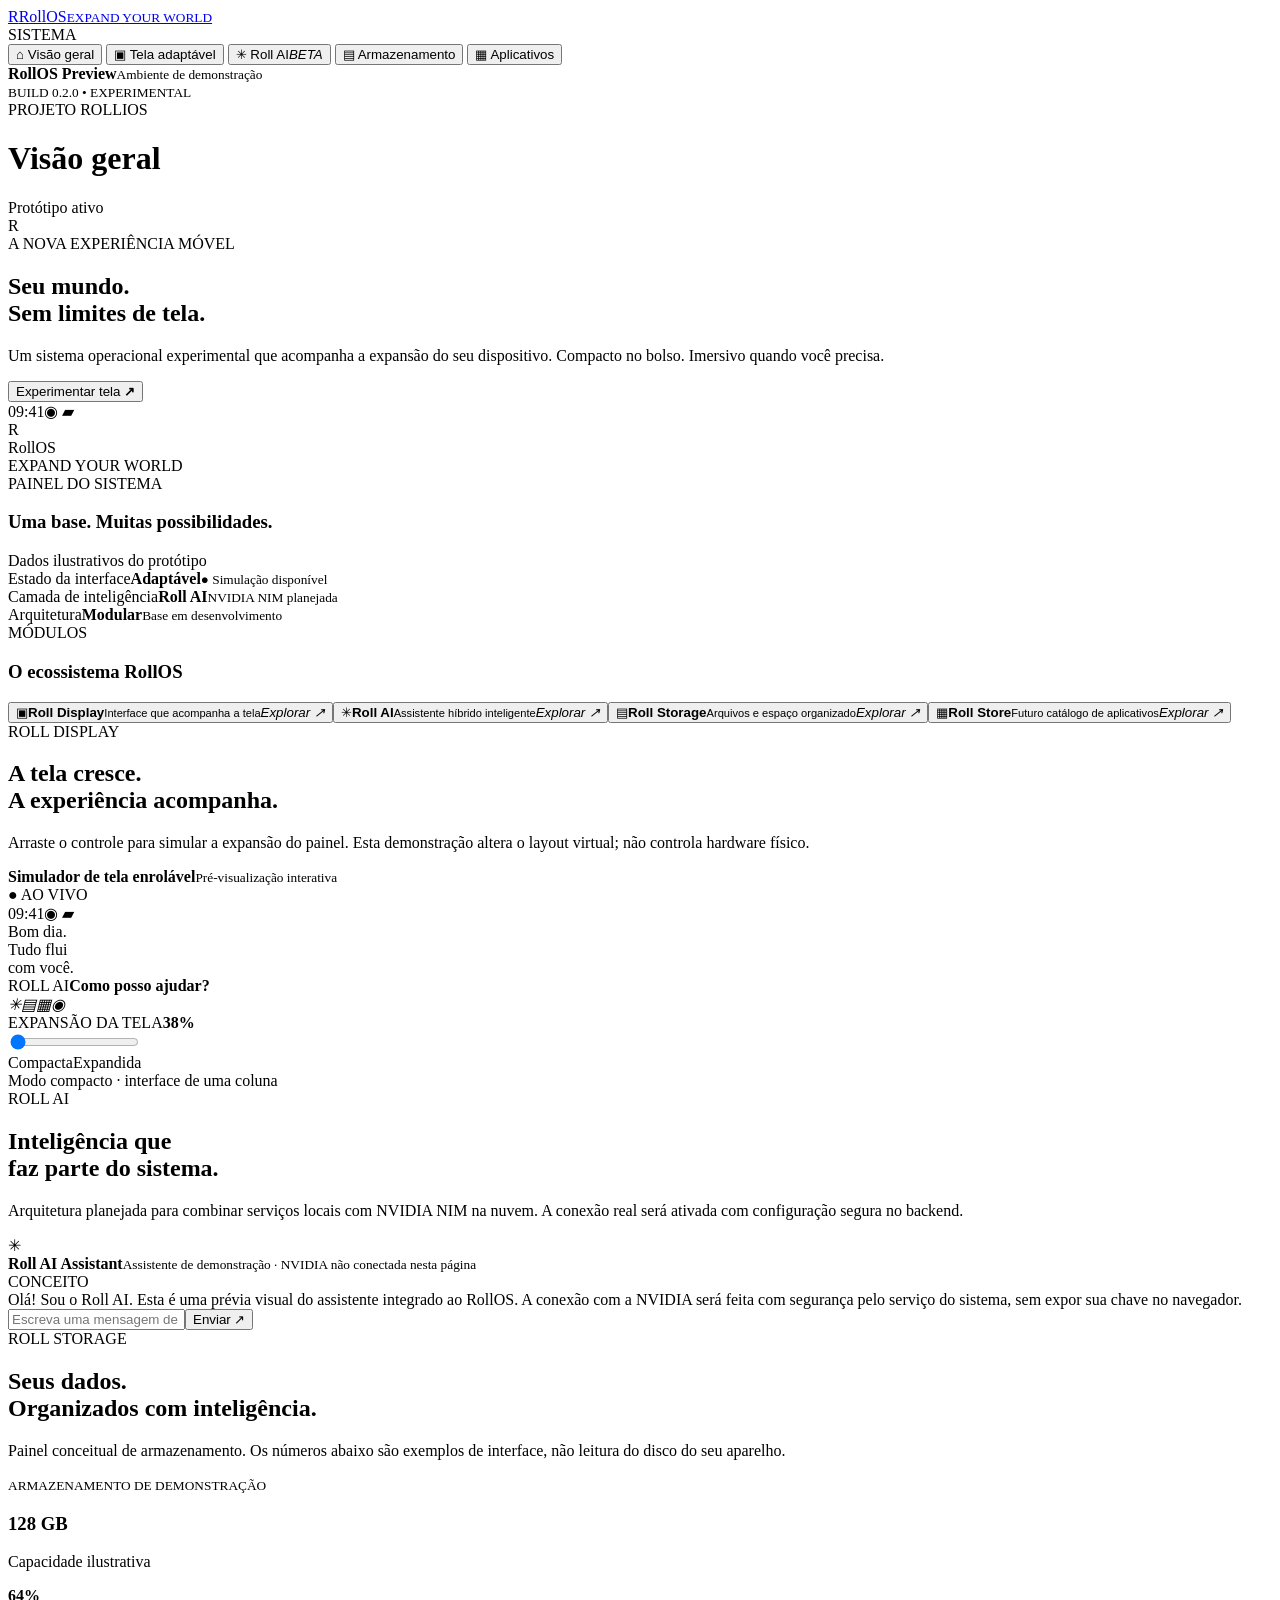
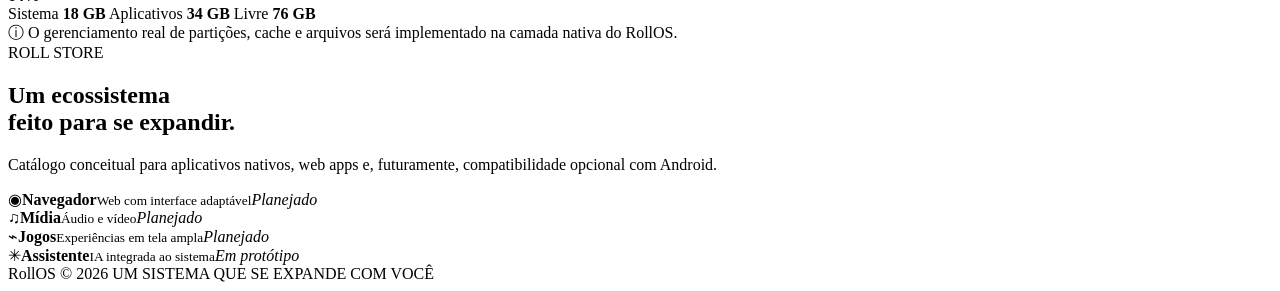
==== index.html @ c49d62f9 "Cria preview web responsivo do RollOS" ====
<!doctype html>
<html lang="pt-BR">
<head>
  <meta charset="utf-8"><meta name="viewport" content="width=device-width,initial-scale=1">
  <meta name="theme-color" content="#090e1b"><meta name="description" content="RollOS — sistema experimental para dispositivos com tela enrolável e IA integrada">
  <title>RollOS — Sistema que se expande</title><link rel="stylesheet" href="web/styles.css">
</head>
<body>
  <div class="app-shell">
    <aside class="sidebar">
      <a class="brand" href="#"><span class="brand-mark">R</span><span>Roll<span class="mint">OS</span><small>EXPAND YOUR WORLD</small></span></a>
      <div class="nav-label">SISTEMA</div>
      <button class="nav active" data-target="home">⌂ <span>Visão geral</span></button>
      <button class="nav" data-target="display">▣ <span>Tela adaptável</span></button>
      <button class="nav" data-target="ai">✳ <span>Roll AI</span><i class="tag">BETA</i></button>
      <button class="nav" data-target="storage">▤ <span>Armazenamento</span></button>
      <button class="nav" data-target="apps">▦ <span>Aplicativos</span></button>
      <div class="sidebar-bottom"><div class="device"><span class="pulse"></span><div><b>RollOS Preview</b><small>Ambiente de demonstração</small></div></div><small class="version">BUILD 0.2.0 • EXPERIMENTAL</small></div>
    </aside>
    <main class="main">
      <header class="topbar"><div><span class="eyebrow">PROJETO ROLLIOS</span><h1 id="page-title">Visão geral</h1></div><div class="top-right"><span class="status"><i></i> Protótipo ativo</span><div class="avatar">R</div></div></header>
      <section class="view active" id="home">
        <div class="hero"><div class="hero-copy"><span class="eyebrow mint">A NOVA EXPERIÊNCIA MÓVEL</span><h2>Seu mundo.<br><span>Sem limites de tela.</span></h2><p>Um sistema operacional experimental que acompanha a expansão do seu dispositivo. Compacto no bolso. Imersivo quando você precisa.</p><button class="primary" data-open="display">Experimentar tela <b>↗</b></button></div><div class="phone-stage"><div class="glow"></div><div class="phone"><div class="screen"><div class="screen-top"><span>09:41</span><span>◉  ▰</span></div><div class="screen-logo">R</div><div class="screen-word">RollOS</div><div class="screen-caption">EXPAND YOUR WORLD</div><div class="screen-dots"><i></i><i></i><i></i></div></div></div><div class="orbit orbit-one"></div><div class="orbit orbit-two"></div></div></div>
        <div class="section-heading"><div><span class="eyebrow">PAINEL DO SISTEMA</span><h3>Uma base. Muitas possibilidades.</h3></div><span class="muted">Dados ilustrativos do protótipo</span></div>
        <div class="metrics"><article class="metric"><span>Estado da interface</span><b class="metric-value">Adaptável</b><small class="good">● Simulação disponível</small></article><article class="metric"><span>Camada de inteligência</span><b class="metric-value">Roll AI</b><small class="muted">NVIDIA NIM planejada</small></article><article class="metric"><span>Arquitetura</span><b class="metric-value">Modular</b><small class="muted">Base em desenvolvimento</small></article></div>
        <div class="section-heading"><div><span class="eyebrow">MÓDULOS</span><h3>O ecossistema RollOS</h3></div></div>
        <div class="module-grid"><button class="module" data-open="display"><span>▣</span><b>Roll Display</b><small>Interface que acompanha a tela</small><em>Explorar ↗</em></button><button class="module" data-open="ai"><span>✳</span><b>Roll AI</b><small>Assistente híbrido inteligente</small><em>Explorar ↗</em></button><button class="module" data-open="storage"><span>▤</span><b>Roll Storage</b><small>Arquivos e espaço organizado</small><em>Explorar ↗</em></button><button class="module" data-open="apps"><span>▦</span><b>Roll Store</b><small>Futuro catálogo de aplicativos</small><em>Explorar ↗</em></button></div>
      </section>
      <section class="view" id="display"><div class="intro"><span class="eyebrow mint">ROLL DISPLAY</span><h2>A tela cresce.<br><span>A experiência acompanha.</span></h2><p>Arraste o controle para simular a expansão do painel. Esta demonstração altera o layout virtual; não controla hardware físico.</p></div><div class="display-lab"><div class="lab-head"><div><b>Simulador de tela enrolável</b><small>Pré-visualização interativa</small></div><span class="live-pill">● AO VIVO</span></div><div class="device-wrap"><div class="demo-device" id="demo-device"><div class="demo-screen"><div class="demo-status"><span>09:41</span><span>◉  ▰</span></div><div class="demo-content"><div class="demo-greeting">Bom dia.</div><div class="demo-title">Tudo flui<br>com você.</div><div class="demo-widget"><span>ROLL AI</span><b>Como posso ajudar?</b></div><div class="demo-apps"><i>✳</i><i>▤</i><i>▦</i><i>◉</i></div></div></div></div></div><div class="range-row"><label for="expansion">EXPANSÃO DA TELA</label><b id="expansion-value">38%</b></div><input id="expansion" type="range" min="38" max="100" value="38"><div class="range-labels"><span>Compacta</span><span>Expandida</span></div><div class="mode-note" id="mode-note">Modo compacto · interface de uma coluna</div></div></section>
      <section class="view" id="ai"><div class="intro"><span class="eyebrow mint">ROLL AI</span><h2>Inteligência que<br><span>faz parte do sistema.</span></h2><p>Arquitetura planejada para combinar serviços locais com NVIDIA NIM na nuvem. A conexão real será ativada com configuração segura no backend.</p></div><div class="ai-panel"><div class="ai-head"><div class="ai-icon">✳</div><div><b>Roll AI Assistant</b><small>Assistente de demonstração · NVIDIA não conectada nesta página</small></div><span class="tag">CONCEITO</span></div><div class="chat-area" id="chat-area"><div class="assistant-message">Olá! Sou o Roll AI. Esta é uma prévia visual do assistente integrado ao RollOS. A conexão com a NVIDIA será feita com segurança pelo serviço do sistema, sem expor sua chave no navegador.</div></div><form id="chat-form"><input id="chat-input" placeholder="Escreva uma mensagem de demonstração..." autocomplete="off"><button class="primary">Enviar ↗</button></form></div></section>
      <section class="view" id="storage"><div class="intro"><span class="eyebrow mint">ROLL STORAGE</span><h2>Seus dados.<br><span>Organizados com inteligência.</span></h2><p>Painel conceitual de armazenamento. Os números abaixo são exemplos de interface, não leitura do disco do seu aparelho.</p></div><div class="storage-panel"><div class="storage-total"><div><small>ARMAZENAMENTO DE DEMONSTRAÇÃO</small><h3>128 <span>GB</span></h3><p>Capacidade ilustrativa</p></div><div class="storage-ring"><b>64%</b></div></div><div class="storage-bar"><i></i></div><div class="storage-legend"><span><i class="used"></i> Sistema <b>18 GB</b></span><span><i class="apps-used"></i> Aplicativos <b>34 GB</b></span><span><i class="free"></i> Livre <b>76 GB</b></span></div></div><div class="notice">ⓘ O gerenciamento real de partições, cache e arquivos será implementado na camada nativa do RollOS.</div></section>
      <section class="view" id="apps"><div class="intro"><span class="eyebrow mint">ROLL STORE</span><h2>Um ecossistema<br><span>feito para se expandir.</span></h2><p>Catálogo conceitual para aplicativos nativos, web apps e, futuramente, compatibilidade opcional com Android.</p></div><div class="module-grid app-grid"><article class="module"><span>◉</span><b>Navegador</b><small>Web com interface adaptável</small><em>Planejado</em></article><article class="module"><span>♫</span><b>Mídia</b><small>Áudio e vídeo</small><em>Planejado</em></article><article class="module"><span>⌁</span><b>Jogos</b><small>Experiências em tela ampla</small><em>Planejado</em></article><article class="module"><span>✳</span><b>Assistente</b><small>IA integrada ao sistema</small><em>Em protótipo</em></article></div></section>
      <footer>RollOS © 2026 <span>UM SISTEMA QUE SE EXPANDE COM VOCÊ</span></footer>
    </main>
  </div><script src="web/app.js"></script>
</body></html>
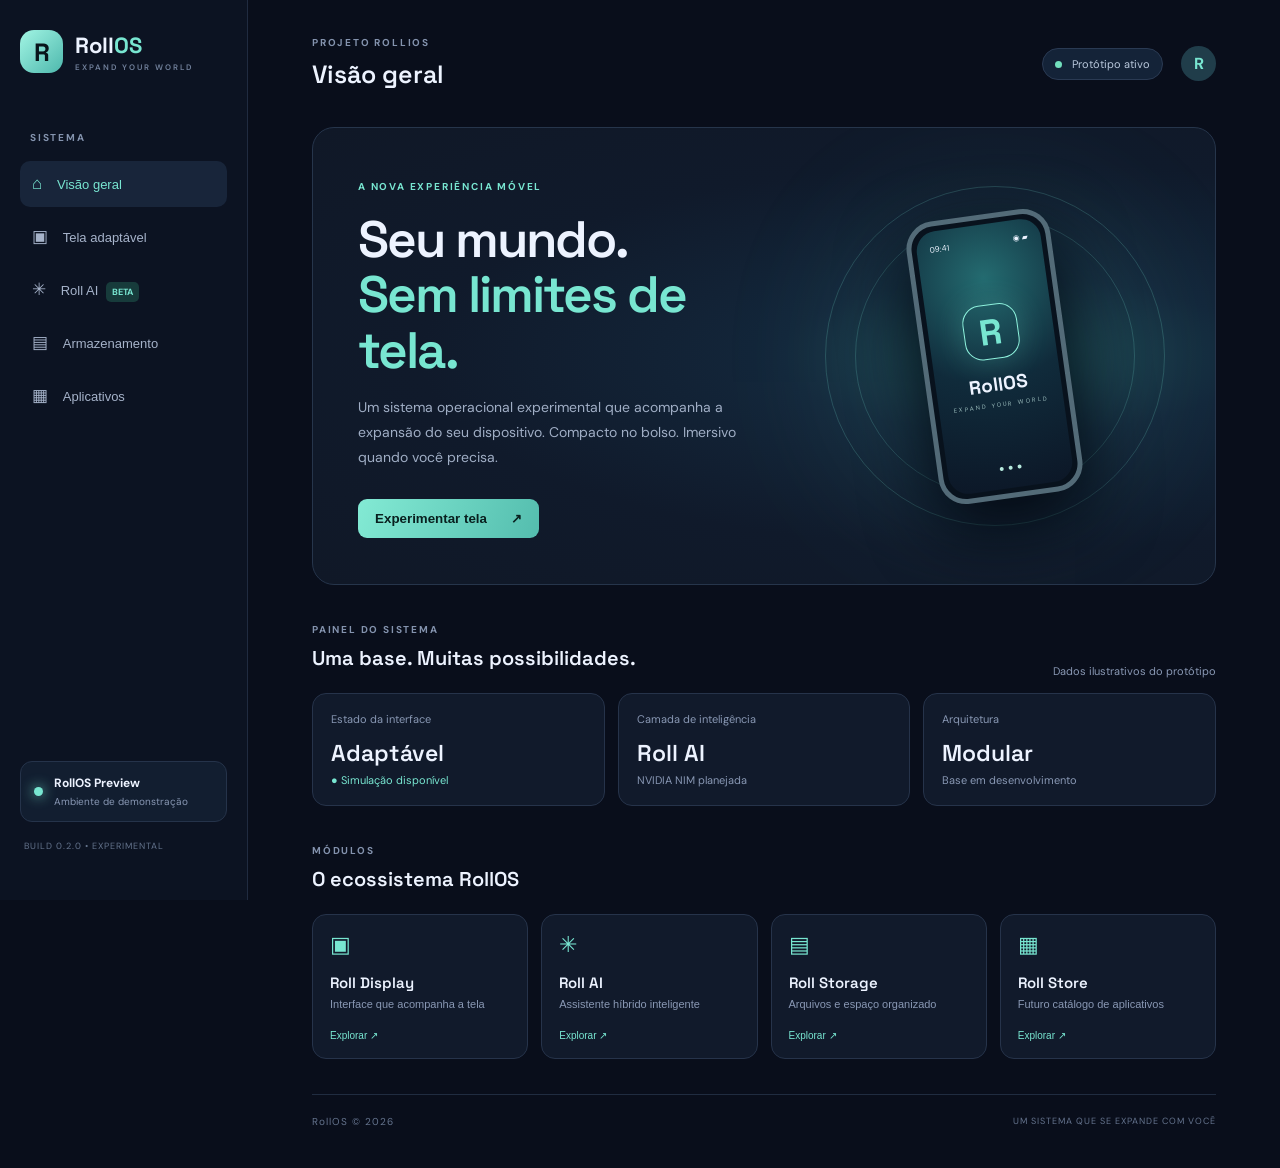
==== commit 7fab0166: "Adiciona interface Jarvis com controles de voz" ====
--- a/index.html
+++ b/index.html
@@ -27,7 +27,7 @@
         <div class="module-grid"><button class="module" data-open="display"><span>▣</span><b>Roll Display</b><small>Interface que acompanha a tela</small><em>Explorar ↗</em></button><button class="module" data-open="ai"><span>✳</span><b>Roll AI</b><small>Assistente híbrido inteligente</small><em>Explorar ↗</em></button><button class="module" data-open="storage"><span>▤</span><b>Roll Storage</b><small>Arquivos e espaço organizado</small><em>Explorar ↗</em></button><button class="module" data-open="apps"><span>▦</span><b>Roll Store</b><small>Futuro catálogo de aplicativos</small><em>Explorar ↗</em></button></div>
       </section>
       <section class="view" id="display"><div class="intro"><span class="eyebrow mint">ROLL DISPLAY</span><h2>A tela cresce.<br><span>A experiência acompanha.</span></h2><p>Arraste o controle para simular a expansão do painel. Esta demonstração altera o layout virtual; não controla hardware físico.</p></div><div class="display-lab"><div class="lab-head"><div><b>Simulador de tela enrolável</b><small>Pré-visualização interativa</small></div><span class="live-pill">● AO VIVO</span></div><div class="device-wrap"><div class="demo-device" id="demo-device"><div class="demo-screen"><div class="demo-status"><span>09:41</span><span>◉  ▰</span></div><div class="demo-content"><div class="demo-greeting">Bom dia.</div><div class="demo-title">Tudo flui<br>com você.</div><div class="demo-widget"><span>ROLL AI</span><b>Como posso ajudar?</b></div><div class="demo-apps"><i>✳</i><i>▤</i><i>▦</i><i>◉</i></div></div></div></div></div><div class="range-row"><label for="expansion">EXPANSÃO DA TELA</label><b id="expansion-value">38%</b></div><input id="expansion" type="range" min="38" max="100" value="38"><div class="range-labels"><span>Compacta</span><span>Expandida</span></div><div class="mode-note" id="mode-note">Modo compacto · interface de uma coluna</div></div></section>
-      <section class="view" id="ai"><div class="intro"><span class="eyebrow mint">ROLL AI</span><h2>Inteligência que<br><span>faz parte do sistema.</span></h2><p>Arquitetura planejada para combinar serviços locais com NVIDIA NIM na nuvem. A conexão real será ativada com configuração segura no backend.</p></div><div class="ai-panel"><div class="ai-head"><div class="ai-icon">✳</div><div><b>Roll AI Assistant</b><small>Assistente de demonstração · NVIDIA não conectada nesta página</small></div><span class="tag">CONCEITO</span></div><div class="chat-area" id="chat-area"><div class="assistant-message">Olá! Sou o Roll AI. Esta é uma prévia visual do assistente integrado ao RollOS. A conexão com a NVIDIA será feita com segurança pelo serviço do sistema, sem expor sua chave no navegador.</div></div><form id="chat-form"><input id="chat-input" placeholder="Escreva uma mensagem de demonstração..." autocomplete="off"><button class="primary">Enviar ↗</button></form></div></section>
+      <section class="view" id="ai"><div class="intro"><span class="eyebrow mint">ROLL AI</span><h2>Inteligência que<br><span>faz parte do sistema.</span></h2><p>Arquitetura planejada para combinar serviços locais com NVIDIA NIM na nuvem. A conexão real será ativada com configuração segura no backend.</p></div><div class="ai-panel"><div class="ai-head"><div class="ai-icon">✳</div><div><b>Jarvis — Assistente RollOS</b><small>Assistente inteligente · NVIDIA Nemotron</small></div><span class="tag">CONCEITO</span></div><div class="chat-area" id="chat-area"><div class="assistant-message">Olá! Eu sou o Jarvis, seu assistente do RollOS. Você pode conversar comigo digitando ou usando o microfone. A conexão segura com NVIDIA Nemotron é feita pelo servidor.</div></div><div class="voice-controls"><button type="button" id="voice-start" class="voice-button">🎙️ Falar com Jarvis</button><button type="button" id="voice-stop" class="voice-button secondary" disabled>Parar microfone</button><label class="voice-toggle"><input type="checkbox" id="voice-reply" checked> Responder em voz alta</label><span id="voice-status" aria-live="polite">Voz pronta quando o navegador oferecer suporte.</span></div><form id="chat-form"><input id="chat-input" placeholder="Digite uma mensagem para o Jarvis..." autocomplete="off"><button class="primary">Enviar ↗</button></form></div></section>
       <section class="view" id="storage"><div class="intro"><span class="eyebrow mint">ROLL STORAGE</span><h2>Seus dados.<br><span>Organizados com inteligência.</span></h2><p>Painel conceitual de armazenamento. Os números abaixo são exemplos de interface, não leitura do disco do seu aparelho.</p></div><div class="storage-panel"><div class="storage-total"><div><small>ARMAZENAMENTO DE DEMONSTRAÇÃO</small><h3>128 <span>GB</span></h3><p>Capacidade ilustrativa</p></div><div class="storage-ring"><b>64%</b></div></div><div class="storage-bar"><i></i></div><div class="storage-legend"><span><i class="used"></i> Sistema <b>18 GB</b></span><span><i class="apps-used"></i> Aplicativos <b>34 GB</b></span><span><i class="free"></i> Livre <b>76 GB</b></span></div></div><div class="notice">ⓘ O gerenciamento real de partições, cache e arquivos será implementado na camada nativa do RollOS.</div></section>
       <section class="view" id="apps"><div class="intro"><span class="eyebrow mint">ROLL STORE</span><h2>Um ecossistema<br><span>feito para se expandir.</span></h2><p>Catálogo conceitual para aplicativos nativos, web apps e, futuramente, compatibilidade opcional com Android.</p></div><div class="module-grid app-grid"><article class="module"><span>◉</span><b>Navegador</b><small>Web com interface adaptável</small><em>Planejado</em></article><article class="module"><span>♫</span><b>Mídia</b><small>Áudio e vídeo</small><em>Planejado</em></article><article class="module"><span>⌁</span><b>Jogos</b><small>Experiências em tela ampla</small><em>Planejado</em></article><article class="module"><span>✳</span><b>Assistente</b><small>IA integrada ao sistema</small><em>Em protótipo</em></article></div></section>
       <footer>RollOS © 2026 <span>UM SISTEMA QUE SE EXPANDE COM VOCÊ</span></footer>
--- a/web/styles.css
+++ b/web/styles.css
@@ -0,0 +1,2 @@
+@import url('https://fonts.googleapis.com/css2?family=DM+Sans:wght@400;500;600;700&family=Space+Grotesk:wght@400;500;600;700&display=swap');
+:root{--bg:#090e1b;--panel:#111a2b;--panel2:#151f33;--line:#26334a;--text:#edf3ff;--muted:#8998b4;--mint:#78e6d1;--blue:#8aa9ff}*{box-sizing:border-box}body{margin:0;background:var(--bg);color:var(--text);font-family:'DM Sans',sans-serif}.app-shell{min-height:100vh;display:grid;grid-template-columns:248px 1fr}.sidebar{height:100vh;position:sticky;top:0;padding:30px 20px;background:#0c1322;border-right:1px solid #202b40;display:flex;flex-direction:column}.brand{display:flex;align-items:center;gap:12px;color:var(--text);text-decoration:none;font:700 22px 'Space Grotesk'}.brand-mark{width:43px;height:43px;border-radius:14px;display:grid;place-items:center;color:#08151a;background:linear-gradient(135deg,#a2f5e4,#4eb8ad);font-size:25px}.brand small{display:block;color:#71809b;font:600 8px 'DM Sans';letter-spacing:2px;margin-top:3px}.mint{color:var(--mint)!important}.nav-label,.eyebrow{font-size:10px;letter-spacing:1.8px;font-weight:700;color:#8493ae}.nav-label{margin:58px 0 14px 10px}.nav{width:100%;border:0;background:transparent;color:#a6b3ca;text-align:left;padding:13px 12px;border-radius:10px;font-size:17px;margin:3px 0;cursor:pointer}.nav span{font-size:13px;margin-left:10px}.nav.active,.nav:hover{background:#18253a;color:var(--mint)}.tag{font:700 9px 'DM Sans';color:var(--mint);background:#173b3b;border-radius:5px;padding:4px 6px;margin-left:8px}.sidebar-bottom{margin-top:auto}.device{display:flex;align-items:center;gap:11px;background:#121e30;padding:13px;border:1px solid #25334a;border-radius:12px}.device b,.device small{display:block}.device b{font-size:12px}.device small{font-size:10px;color:var(--muted);margin-top:4px}.pulse{width:9px;height:9px;border-radius:50%;background:var(--mint);box-shadow:0 0 13px var(--mint)}.version{display:block;color:#64738c;font-size:9px;letter-spacing:1px;margin:18px 4px}.main{max-width:1500px;width:100%;margin:auto;padding:30px 5vw 20px}.topbar{display:flex;justify-content:space-between;align-items:center;margin-bottom:30px}.topbar h1{font:600 25px 'Space Grotesk';margin:7px 0}.top-right{display:flex;align-items:center;gap:18px}.status,.live-pill{font-size:11px;color:#b9c8dc;background:#142338;border:1px solid #2a3a53;border-radius:30px;padding:8px 12px}.status i{display:inline-block;width:7px;height:7px;background:#72dfbd;border-radius:50%;margin-right:7px}.avatar{width:35px;height:35px;display:grid;place-items:center;border-radius:50%;background:#203d4a;color:var(--mint);font-weight:700}.view{display:none}.view.active{display:block}.hero{min-height:350px;border:1px solid #26354b;border-radius:22px;overflow:hidden;background:radial-gradient(ellipse at 78% 50%,#193f4b 0,#13263a 24%,#101a2b 60%,#101827 100%);display:flex;align-items:center;position:relative}.hero-copy{padding:46px 5%;max-width:55%;position:relative;z-index:2}.hero h2,.intro h2{font:600 clamp(32px,4vw,52px)/1.08 'Space Grotesk';letter-spacing:-2px;margin:17px 0}.hero h2 span,.intro h2 span{color:var(--mint)}.hero p,.intro p{max-width:490px;color:#a0aec5;font-size:14px;line-height:1.8}.primary{border:0;background:linear-gradient(110deg,#83ead4,#54bdae);color:#09201f;border-radius:9px;padding:12px 17px;font-weight:700;cursor:pointer;margin-top:15px}.primary b{margin-left:20px}.phone-stage{position:absolute;right:10%;width:260px;height:330px;display:grid;place-items:center}.glow{position:absolute;width:220px;height:220px;border-radius:50%;background:#63e4ce;filter:blur(90px);opacity:.23}.phone{width:145px;height:285px;border:5px solid #536b78;border-radius:28px;padding:5px;background:#08121d;box-shadow:0 25px 70px #020710;transform:rotate(-8deg);z-index:1}.screen{height:100%;border-radius:20px;background:radial-gradient(circle at 50% 20%,#246b70,#102b3b 48%,#0c1727);display:flex;align-items:center;justify-content:center;flex-direction:column;position:relative}.screen-top,.demo-status{position:absolute;top:13px;left:13px;right:13px;display:flex;justify-content:space-between;font-size:8px}.screen-logo{width:55px;height:55px;border:1px solid #8df1dc;border-radius:18px;display:grid;place-items:center;color:var(--mint);font:700 36px 'Space Grotesk';box-shadow:0 0 30px #74ead533}.screen-word{font:700 19px 'Space Grotesk';margin-top:13px}.screen-caption{font-size:6px;letter-spacing:2px;color:#9bbdbd;margin-top:4px}.screen-dots{position:absolute;bottom:18px;display:flex;gap:5px}.screen-dots i{width:4px;height:4px;border-radius:50%;background:#b6eadd}.orbit{position:absolute;border:1px solid #73ddcd35;border-radius:50%;width:280px;height:280px}.orbit-two{width:340px;height:340px}.section-heading{display:flex;justify-content:space-between;align-items:end;margin:32px 0 15px}.section-heading h3{font:600 20px 'Space Grotesk';margin:7px 0}.muted{color:var(--muted);font-size:11px}.metrics{display:grid;grid-template-columns:repeat(3,1fr);gap:13px}.metric{background:var(--panel);border:1px solid var(--line);border-radius:14px;padding:18px}.metric>span,.metric small{display:block;color:var(--muted);font-size:11px}.metric-value{display:block;font:600 23px 'Space Grotesk';margin:12px 0 5px}.good{color:var(--mint)!important}.module-grid{display:grid;grid-template-columns:repeat(4,1fr);gap:13px;margin-bottom:35px}.module{min-height:145px;background:var(--panel);border:1px solid var(--line);border-radius:14px;padding:17px;text-align:left;color:var(--text);display:flex;flex-direction:column;align-items:flex-start;cursor:pointer}.module>span{font-size:22px;color:var(--mint);margin-bottom:15px}.module b{font:600 15px 'Space Grotesk'}.module small{font-size:11px;color:var(--muted);margin-top:6px}.module em{font-style:normal;color:var(--mint);font-size:10px;margin-top:auto;padding-top:15px}.module:hover{border-color:#5dbfac;transform:translateY(-2px);transition:.2s}.intro{padding:30px 0 22px}.intro h2{font-size:43px}.display-lab,.ai-panel,.storage-panel{max-width:850px;background:var(--panel);border:1px solid var(--line);border-radius:18px;padding:22px;margin-bottom:30px}.lab-head,.ai-head{display:flex;justify-content:space-between;align-items:center}.lab-head b,.ai-head b{display:block;font:600 15px 'Space Grotesk'}.lab-head small,.ai-head small{display:block;color:var(--muted);font-size:11px;margin-top:5px}.device-wrap{height:320px;display:flex;justify-content:center;align-items:center;overflow:hidden;background:radial-gradient(ellipse,#1c3c49 0,#111b2b 62%,#111a2b 100%);border-radius:13px;margin:20px 0}.demo-device{width:220px;height:260px;border:6px solid #657b85;border-radius:26px;padding:5px;background:#06101a;transition:width .35s ease;box-shadow:0 20px 55px #020811}.demo-screen{height:100%;border-radius:17px;position:relative;overflow:hidden;background:linear-gradient(145deg,#163d4b,#0b1828)}.demo-content{padding:40px 17px 15px}.demo-greeting{font-size:12px;color:#a6c8c5}.demo-title{font:600 29px/1.05 'Space Grotesk';margin-top:6px}.demo-widget{margin-top:20px;background:#ffffff12;border:1px solid #ffffff18;border-radius:10px;padding:11px}.demo-widget span,.demo-widget b{display:block}.demo-widget span{font-size:8px;color:var(--mint);letter-spacing:1px}.demo-widget b{font-size:11px;margin-top:5px}.demo-apps{display:flex;justify-content:space-between;margin-top:16px}.demo-apps i{font-style:normal;background:#b3eee31c;border:1px solid #b3eee329;border-radius:9px;width:32px;height:32px;display:grid;place-items:center;color:var(--mint)}.range-row{display:flex;justify-content:space-between;font-size:10px;letter-spacing:1px;color:#9eabc1;margin-top:15px}.range-row b{color:var(--mint);font-size:13px}input[type=range]{width:100%;accent-color:#75e4d0;margin:17px 0}.range-labels{display:flex;justify-content:space-between;color:var(--muted);font-size:10px}.mode-note{margin-top:16px;color:var(--mint);font-size:11px;background:#15302f;padding:11px;border-radius:8px}.ai-icon{width:40px;height:40px;border-radius:12px;background:#183d3b;color:var(--mint);display:grid;place-items:center;font-size:22px;margin-right:12px}.ai-head{justify-content:flex-start}.ai-head .tag{margin-left:auto}.chat-area{min-height:170px;margin:22px 0;padding:16px;background:#0b1423;border:1px solid #25334a;border-radius:12px}.assistant-message,.user-message{max-width:85%;padding:12px 14px;border-radius:12px;background:#18283b;color:#c8d5e8;font-size:12px;line-height:1.7}.user-message{margin:12px 0 12px auto;background:#16413e;color:#d7fff5}#chat-form{display:flex;gap:10px}#chat-input{flex:1;min-width:0;background:#0b1423;border:1px solid #2a3b54;border-radius:9px;padding:12px;color:white}#chat-form .primary{margin:0}.storage-total{display:flex;justify-content:space-between;align-items:center}.storage-total small{color:var(--muted);font-size:9px;letter-spacing:1px}.storage-total h3{font:600 34px 'Space Grotesk';margin:10px 0}.storage-total h3 span{font-size:14px;color:var(--muted)}.storage-total p{font-size:11px;color:var(--muted)}.storage-ring{width:95px;height:95px;border-radius:50%;display:grid;place-items:center;background:radial-gradient(closest-side,var(--panel) 78%,transparent 80%),conic-gradient(var(--mint) 64%,#2c3b50 0)}.storage-ring b{font:600 20px 'Space Grotesk'}.storage-bar{height:9px;background:#29384e;border-radius:9px;overflow:hidden;margin:25px 0 15px}.storage-bar i{display:block;width:40.6%;height:100%;background:var(--mint);border-radius:9px}.storage-legend{display:flex;gap:25px;flex-wrap:wrap}.storage-legend span{font-size:11px;color:var(--muted)}.storage-legend b{color:var(--text);margin-left:7px}.storage-legend i{display:inline-block;width:8px;height:8px;border-radius:50%;margin-right:5px}.used{background:var(--mint)}.apps-used{background:#8aa9ff}.free{background:#596981}.notice{max-width:850px;color:#b3c0d3;background:#152338;border:1px solid #2c4059;border-radius:10px;padding:14px;font-size:11px}.app-grid{max-width:850px}footer{border-top:1px solid #202c40;padding:20px 0;color:#65748e;font-size:10px;display:flex;justify-content:space-between;letter-spacing:1px}footer span{font-size:9px}@media(max-width:1000px){.app-shell{grid-template-columns:205px 1fr}.main{padding:25px 3vw}.module-grid{grid-template-columns:repeat(2,1fr)}.hero-copy{max-width:60%}.phone-stage{right:4%}}@media(max-width:700px){.app-shell{display:block}.sidebar{height:auto;position:relative;padding:13px 15px;border-right:0;border-bottom:1px solid #202b40;display:block}.brand{font-size:18px}.brand-mark{width:36px;height:36px}.nav-label,.sidebar-bottom{display:none}.sidebar .nav{width:auto;padding:9px 10px;margin:10px 2px 0;font-size:14px}.nav span{font-size:11px;margin-left:5px}.nav .tag{display:none}.main{padding:20px 15px}.topbar{margin-bottom:18px}.topbar h1{font-size:21px}.status{font-size:9px;padding:7px}.hero{min-height:470px;align-items:flex-start}.hero-copy{max-width:100%;padding:28px 23px}.hero h2{font-size:39px}.phone-stage{right:50%;transform:translateX(50%);top:245px;height:220px;width:220px}.phone{height:185px;width:100px;border-radius:20px}.screen{border-radius:14px}.screen-logo{width:40px;height:40px;font-size:27px}.screen-word{font-size:14px}.orbit{width:190px;height:190px}.orbit-two{width:230px;height:230px}.metrics{grid-template-columns:1fr}.metric{padding:14px}.section-heading{align-items:flex-start;gap:10px;flex-direction:column}.module-grid{grid-template-columns:repeat(2,minmax(0,1fr));gap:9px}.module{padding:13px;min-height:140px}.intro{padding:15px 0}.intro h2{font-size:34px}.display-lab,.ai-panel,.storage-panel{padding:14px}.device-wrap{height:270px}.demo-device{height:220px}.storage-total h3{font-size:29px}.storage-ring{width:78px;height:78px}.storage-legend{gap:12px;flex-direction:column}#chat-form{flex-direction:column}#chat-form .primary{width:100%}footer{gap:10px;flex-direction:column}footer span{line-height:1.5}}
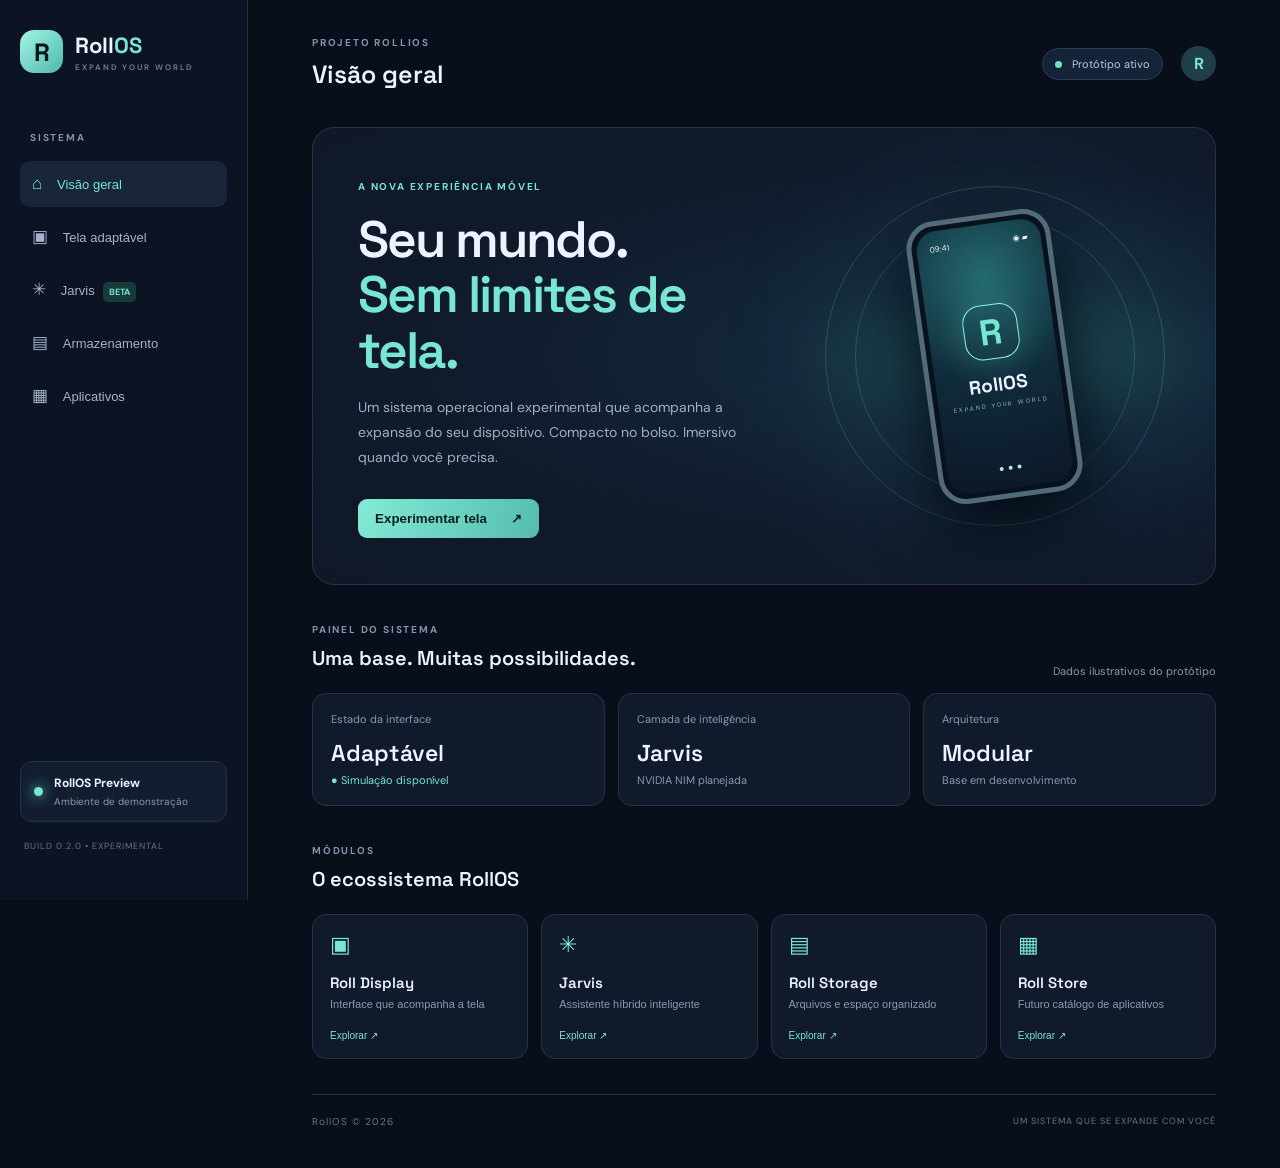
==== commit abcbb343: "Padroniza nome Jarvis na navegação do RollOS" ====
--- a/index.html
+++ b/index.html
@@ -12,7 +12,7 @@
       <div class="nav-label">SISTEMA</div>
       <button class="nav active" data-target="home">⌂ <span>Visão geral</span></button>
       <button class="nav" data-target="display">▣ <span>Tela adaptável</span></button>
-      <button class="nav" data-target="ai">✳ <span>Roll AI</span><i class="tag">BETA</i></button>
+      <button class="nav" data-target="ai">✳ <span>Jarvis</span><i class="tag">BETA</i></button>
       <button class="nav" data-target="storage">▤ <span>Armazenamento</span></button>
       <button class="nav" data-target="apps">▦ <span>Aplicativos</span></button>
       <div class="sidebar-bottom"><div class="device"><span class="pulse"></span><div><b>RollOS Preview</b><small>Ambiente de demonstração</small></div></div><small class="version">BUILD 0.2.0 • EXPERIMENTAL</small></div>
@@ -22,11 +22,11 @@
       <section class="view active" id="home">
         <div class="hero"><div class="hero-copy"><span class="eyebrow mint">A NOVA EXPERIÊNCIA MÓVEL</span><h2>Seu mundo.<br><span>Sem limites de tela.</span></h2><p>Um sistema operacional experimental que acompanha a expansão do seu dispositivo. Compacto no bolso. Imersivo quando você precisa.</p><button class="primary" data-open="display">Experimentar tela <b>↗</b></button></div><div class="phone-stage"><div class="glow"></div><div class="phone"><div class="screen"><div class="screen-top"><span>09:41</span><span>◉  ▰</span></div><div class="screen-logo">R</div><div class="screen-word">RollOS</div><div class="screen-caption">EXPAND YOUR WORLD</div><div class="screen-dots"><i></i><i></i><i></i></div></div></div><div class="orbit orbit-one"></div><div class="orbit orbit-two"></div></div></div>
         <div class="section-heading"><div><span class="eyebrow">PAINEL DO SISTEMA</span><h3>Uma base. Muitas possibilidades.</h3></div><span class="muted">Dados ilustrativos do protótipo</span></div>
-        <div class="metrics"><article class="metric"><span>Estado da interface</span><b class="metric-value">Adaptável</b><small class="good">● Simulação disponível</small></article><article class="metric"><span>Camada de inteligência</span><b class="metric-value">Roll AI</b><small class="muted">NVIDIA NIM planejada</small></article><article class="metric"><span>Arquitetura</span><b class="metric-value">Modular</b><small class="muted">Base em desenvolvimento</small></article></div>
+        <div class="metrics"><article class="metric"><span>Estado da interface</span><b class="metric-value">Adaptável</b><small class="good">● Simulação disponível</small></article><article class="metric"><span>Camada de inteligência</span><b class="metric-value">Jarvis</b><small class="muted">NVIDIA NIM planejada</small></article><article class="metric"><span>Arquitetura</span><b class="metric-value">Modular</b><small class="muted">Base em desenvolvimento</small></article></div>
         <div class="section-heading"><div><span class="eyebrow">MÓDULOS</span><h3>O ecossistema RollOS</h3></div></div>
-        <div class="module-grid"><button class="module" data-open="display"><span>▣</span><b>Roll Display</b><small>Interface que acompanha a tela</small><em>Explorar ↗</em></button><button class="module" data-open="ai"><span>✳</span><b>Roll AI</b><small>Assistente híbrido inteligente</small><em>Explorar ↗</em></button><button class="module" data-open="storage"><span>▤</span><b>Roll Storage</b><small>Arquivos e espaço organizado</small><em>Explorar ↗</em></button><button class="module" data-open="apps"><span>▦</span><b>Roll Store</b><small>Futuro catálogo de aplicativos</small><em>Explorar ↗</em></button></div>
+        <div class="module-grid"><button class="module" data-open="display"><span>▣</span><b>Roll Display</b><small>Interface que acompanha a tela</small><em>Explorar ↗</em></button><button class="module" data-open="ai"><span>✳</span><b>Jarvis</b><small>Assistente híbrido inteligente</small><em>Explorar ↗</em></button><button class="module" data-open="storage"><span>▤</span><b>Roll Storage</b><small>Arquivos e espaço organizado</small><em>Explorar ↗</em></button><button class="module" data-open="apps"><span>▦</span><b>Roll Store</b><small>Futuro catálogo de aplicativos</small><em>Explorar ↗</em></button></div>
       </section>
-      <section class="view" id="display"><div class="intro"><span class="eyebrow mint">ROLL DISPLAY</span><h2>A tela cresce.<br><span>A experiência acompanha.</span></h2><p>Arraste o controle para simular a expansão do painel. Esta demonstração altera o layout virtual; não controla hardware físico.</p></div><div class="display-lab"><div class="lab-head"><div><b>Simulador de tela enrolável</b><small>Pré-visualização interativa</small></div><span class="live-pill">● AO VIVO</span></div><div class="device-wrap"><div class="demo-device" id="demo-device"><div class="demo-screen"><div class="demo-status"><span>09:41</span><span>◉  ▰</span></div><div class="demo-content"><div class="demo-greeting">Bom dia.</div><div class="demo-title">Tudo flui<br>com você.</div><div class="demo-widget"><span>ROLL AI</span><b>Como posso ajudar?</b></div><div class="demo-apps"><i>✳</i><i>▤</i><i>▦</i><i>◉</i></div></div></div></div></div><div class="range-row"><label for="expansion">EXPANSÃO DA TELA</label><b id="expansion-value">38%</b></div><input id="expansion" type="range" min="38" max="100" value="38"><div class="range-labels"><span>Compacta</span><span>Expandida</span></div><div class="mode-note" id="mode-note">Modo compacto · interface de uma coluna</div></div></section>
+      <section class="view" id="display"><div class="intro"><span class="eyebrow mint">ROLL DISPLAY</span><h2>A tela cresce.<br><span>A experiência acompanha.</span></h2><p>Arraste o controle para simular a expansão do painel. Esta demonstração altera o layout virtual; não controla hardware físico.</p></div><div class="display-lab"><div class="lab-head"><div><b>Simulador de tela enrolável</b><small>Pré-visualização interativa</small></div><span class="live-pill">● AO VIVO</span></div><div class="device-wrap"><div class="demo-device" id="demo-device"><div class="demo-screen"><div class="demo-status"><span>09:41</span><span>◉  ▰</span></div><div class="demo-content"><div class="demo-greeting">Bom dia.</div><div class="demo-title">Tudo flui<br>com você.</div><div class="demo-widget"><span>JARVIS</span><b>Como posso ajudar?</b></div><div class="demo-apps"><i>✳</i><i>▤</i><i>▦</i><i>◉</i></div></div></div></div></div><div class="range-row"><label for="expansion">EXPANSÃO DA TELA</label><b id="expansion-value">38%</b></div><input id="expansion" type="range" min="38" max="100" value="38"><div class="range-labels"><span>Compacta</span><span>Expandida</span></div><div class="mode-note" id="mode-note">Modo compacto · interface de uma coluna</div></div></section>
       <section class="view" id="ai"><div class="intro"><span class="eyebrow mint">ROLL AI</span><h2>Inteligência que<br><span>faz parte do sistema.</span></h2><p>Arquitetura planejada para combinar serviços locais com NVIDIA NIM na nuvem. A conexão real será ativada com configuração segura no backend.</p></div><div class="ai-panel"><div class="ai-head"><div class="ai-icon">✳</div><div><b>Jarvis — Assistente RollOS</b><small>Assistente inteligente · NVIDIA Nemotron</small></div><span class="tag">CONCEITO</span></div><div class="chat-area" id="chat-area"><div class="assistant-message">Olá! Eu sou o Jarvis, seu assistente do RollOS. Você pode conversar comigo digitando ou usando o microfone. A conexão segura com NVIDIA Nemotron é feita pelo servidor.</div></div><div class="voice-controls"><button type="button" id="voice-start" class="voice-button">🎙️ Falar com Jarvis</button><button type="button" id="voice-stop" class="voice-button secondary" disabled>Parar microfone</button><label class="voice-toggle"><input type="checkbox" id="voice-reply" checked> Responder em voz alta</label><span id="voice-status" aria-live="polite">Voz pronta quando o navegador oferecer suporte.</span></div><form id="chat-form"><input id="chat-input" placeholder="Digite uma mensagem para o Jarvis..." autocomplete="off"><button class="primary">Enviar ↗</button></form></div></section>
       <section class="view" id="storage"><div class="intro"><span class="eyebrow mint">ROLL STORAGE</span><h2>Seus dados.<br><span>Organizados com inteligência.</span></h2><p>Painel conceitual de armazenamento. Os números abaixo são exemplos de interface, não leitura do disco do seu aparelho.</p></div><div class="storage-panel"><div class="storage-total"><div><small>ARMAZENAMENTO DE DEMONSTRAÇÃO</small><h3>128 <span>GB</span></h3><p>Capacidade ilustrativa</p></div><div class="storage-ring"><b>64%</b></div></div><div class="storage-bar"><i></i></div><div class="storage-legend"><span><i class="used"></i> Sistema <b>18 GB</b></span><span><i class="apps-used"></i> Aplicativos <b>34 GB</b></span><span><i class="free"></i> Livre <b>76 GB</b></span></div></div><div class="notice">ⓘ O gerenciamento real de partições, cache e arquivos será implementado na camada nativa do RollOS.</div></section>
       <section class="view" id="apps"><div class="intro"><span class="eyebrow mint">ROLL STORE</span><h2>Um ecossistema<br><span>feito para se expandir.</span></h2><p>Catálogo conceitual para aplicativos nativos, web apps e, futuramente, compatibilidade opcional com Android.</p></div><div class="module-grid app-grid"><article class="module"><span>◉</span><b>Navegador</b><small>Web com interface adaptável</small><em>Planejado</em></article><article class="module"><span>♫</span><b>Mídia</b><small>Áudio e vídeo</small><em>Planejado</em></article><article class="module"><span>⌁</span><b>Jogos</b><small>Experiências em tela ampla</small><em>Planejado</em></article><article class="module"><span>✳</span><b>Assistente</b><small>IA integrada ao sistema</small><em>Em protótipo</em></article></div></section>
--- a/web/styles.css
+++ b/web/styles.css
@@ -1,2 +1,3 @@
 @import url('https://fonts.googleapis.com/css2?family=DM+Sans:wght@400;500;600;700&family=Space+Grotesk:wght@400;500;600;700&display=swap');
-:root{--bg:#090e1b;--panel:#111a2b;--panel2:#151f33;--line:#26334a;--text:#edf3ff;--muted:#8998b4;--mint:#78e6d1;--blue:#8aa9ff}*{box-sizing:border-box}body{margin:0;background:var(--bg);color:var(--text);font-family:'DM Sans',sans-serif}.app-shell{min-height:100vh;display:grid;grid-template-columns:248px 1fr}.sidebar{height:100vh;position:sticky;top:0;padding:30px 20px;background:#0c1322;border-right:1px solid #202b40;display:flex;flex-direction:column}.brand{display:flex;align-items:center;gap:12px;color:var(--text);text-decoration:none;font:700 22px 'Space Grotesk'}.brand-mark{width:43px;height:43px;border-radius:14px;display:grid;place-items:center;color:#08151a;background:linear-gradient(135deg,#a2f5e4,#4eb8ad);font-size:25px}.brand small{display:block;color:#71809b;font:600 8px 'DM Sans';letter-spacing:2px;margin-top:3px}.mint{color:var(--mint)!important}.nav-label,.eyebrow{font-size:10px;letter-spacing:1.8px;font-weight:700;color:#8493ae}.nav-label{margin:58px 0 14px 10px}.nav{width:100%;border:0;background:transparent;color:#a6b3ca;text-align:left;padding:13px 12px;border-radius:10px;font-size:17px;margin:3px 0;cursor:pointer}.nav span{font-size:13px;margin-left:10px}.nav.active,.nav:hover{background:#18253a;color:var(--mint)}.tag{font:700 9px 'DM Sans';color:var(--mint);background:#173b3b;border-radius:5px;padding:4px 6px;margin-left:8px}.sidebar-bottom{margin-top:auto}.device{display:flex;align-items:center;gap:11px;background:#121e30;padding:13px;border:1px solid #25334a;border-radius:12px}.device b,.device small{display:block}.device b{font-size:12px}.device small{font-size:10px;color:var(--muted);margin-top:4px}.pulse{width:9px;height:9px;border-radius:50%;background:var(--mint);box-shadow:0 0 13px var(--mint)}.version{display:block;color:#64738c;font-size:9px;letter-spacing:1px;margin:18px 4px}.main{max-width:1500px;width:100%;margin:auto;padding:30px 5vw 20px}.topbar{display:flex;justify-content:space-between;align-items:center;margin-bottom:30px}.topbar h1{font:600 25px 'Space Grotesk';margin:7px 0}.top-right{display:flex;align-items:center;gap:18px}.status,.live-pill{font-size:11px;color:#b9c8dc;background:#142338;border:1px solid #2a3a53;border-radius:30px;padding:8px 12px}.status i{display:inline-block;width:7px;height:7px;background:#72dfbd;border-radius:50%;margin-right:7px}.avatar{width:35px;height:35px;display:grid;place-items:center;border-radius:50%;background:#203d4a;color:var(--mint);font-weight:700}.view{display:none}.view.active{display:block}.hero{min-height:350px;border:1px solid #26354b;border-radius:22px;overflow:hidden;background:radial-gradient(ellipse at 78% 50%,#193f4b 0,#13263a 24%,#101a2b 60%,#101827 100%);display:flex;align-items:center;position:relative}.hero-copy{padding:46px 5%;max-width:55%;position:relative;z-index:2}.hero h2,.intro h2{font:600 clamp(32px,4vw,52px)/1.08 'Space Grotesk';letter-spacing:-2px;margin:17px 0}.hero h2 span,.intro h2 span{color:var(--mint)}.hero p,.intro p{max-width:490px;color:#a0aec5;font-size:14px;line-height:1.8}.primary{border:0;background:linear-gradient(110deg,#83ead4,#54bdae);color:#09201f;border-radius:9px;padding:12px 17px;font-weight:700;cursor:pointer;margin-top:15px}.primary b{margin-left:20px}.phone-stage{position:absolute;right:10%;width:260px;height:330px;display:grid;place-items:center}.glow{position:absolute;width:220px;height:220px;border-radius:50%;background:#63e4ce;filter:blur(90px);opacity:.23}.phone{width:145px;height:285px;border:5px solid #536b78;border-radius:28px;padding:5px;background:#08121d;box-shadow:0 25px 70px #020710;transform:rotate(-8deg);z-index:1}.screen{height:100%;border-radius:20px;background:radial-gradient(circle at 50% 20%,#246b70,#102b3b 48%,#0c1727);display:flex;align-items:center;justify-content:center;flex-direction:column;position:relative}.screen-top,.demo-status{position:absolute;top:13px;left:13px;right:13px;display:flex;justify-content:space-between;font-size:8px}.screen-logo{width:55px;height:55px;border:1px solid #8df1dc;border-radius:18px;display:grid;place-items:center;color:var(--mint);font:700 36px 'Space Grotesk';box-shadow:0 0 30px #74ead533}.screen-word{font:700 19px 'Space Grotesk';margin-top:13px}.screen-caption{font-size:6px;letter-spacing:2px;color:#9bbdbd;margin-top:4px}.screen-dots{position:absolute;bottom:18px;display:flex;gap:5px}.screen-dots i{width:4px;height:4px;border-radius:50%;background:#b6eadd}.orbit{position:absolute;border:1px solid #73ddcd35;border-radius:50%;width:280px;height:280px}.orbit-two{width:340px;height:340px}.section-heading{display:flex;justify-content:space-between;align-items:end;margin:32px 0 15px}.section-heading h3{font:600 20px 'Space Grotesk';margin:7px 0}.muted{color:var(--muted);font-size:11px}.metrics{display:grid;grid-template-columns:repeat(3,1fr);gap:13px}.metric{background:var(--panel);border:1px solid var(--line);border-radius:14px;padding:18px}.metric>span,.metric small{display:block;color:var(--muted);font-size:11px}.metric-value{display:block;font:600 23px 'Space Grotesk';margin:12px 0 5px}.good{color:var(--mint)!important}.module-grid{display:grid;grid-template-columns:repeat(4,1fr);gap:13px;margin-bottom:35px}.module{min-height:145px;background:var(--panel);border:1px solid var(--line);border-radius:14px;padding:17px;text-align:left;color:var(--text);display:flex;flex-direction:column;align-items:flex-start;cursor:pointer}.module>span{font-size:22px;color:var(--mint);margin-bottom:15px}.module b{font:600 15px 'Space Grotesk'}.module small{font-size:11px;color:var(--muted);margin-top:6px}.module em{font-style:normal;color:var(--mint);font-size:10px;margin-top:auto;padding-top:15px}.module:hover{border-color:#5dbfac;transform:translateY(-2px);transition:.2s}.intro{padding:30px 0 22px}.intro h2{font-size:43px}.display-lab,.ai-panel,.storage-panel{max-width:850px;background:var(--panel);border:1px solid var(--line);border-radius:18px;padding:22px;margin-bottom:30px}.lab-head,.ai-head{display:flex;justify-content:space-between;align-items:center}.lab-head b,.ai-head b{display:block;font:600 15px 'Space Grotesk'}.lab-head small,.ai-head small{display:block;color:var(--muted);font-size:11px;margin-top:5px}.device-wrap{height:320px;display:flex;justify-content:center;align-items:center;overflow:hidden;background:radial-gradient(ellipse,#1c3c49 0,#111b2b 62%,#111a2b 100%);border-radius:13px;margin:20px 0}.demo-device{width:220px;height:260px;border:6px solid #657b85;border-radius:26px;padding:5px;background:#06101a;transition:width .35s ease;box-shadow:0 20px 55px #020811}.demo-screen{height:100%;border-radius:17px;position:relative;overflow:hidden;background:linear-gradient(145deg,#163d4b,#0b1828)}.demo-content{padding:40px 17px 15px}.demo-greeting{font-size:12px;color:#a6c8c5}.demo-title{font:600 29px/1.05 'Space Grotesk';margin-top:6px}.demo-widget{margin-top:20px;background:#ffffff12;border:1px solid #ffffff18;border-radius:10px;padding:11px}.demo-widget span,.demo-widget b{display:block}.demo-widget span{font-size:8px;color:var(--mint);letter-spacing:1px}.demo-widget b{font-size:11px;margin-top:5px}.demo-apps{display:flex;justify-content:space-between;margin-top:16px}.demo-apps i{font-style:normal;background:#b3eee31c;border:1px solid #b3eee329;border-radius:9px;width:32px;height:32px;display:grid;place-items:center;color:var(--mint)}.range-row{display:flex;justify-content:space-between;font-size:10px;letter-spacing:1px;color:#9eabc1;margin-top:15px}.range-row b{color:var(--mint);font-size:13px}input[type=range]{width:100%;accent-color:#75e4d0;margin:17px 0}.range-labels{display:flex;justify-content:space-between;color:var(--muted);font-size:10px}.mode-note{margin-top:16px;color:var(--mint);font-size:11px;background:#15302f;padding:11px;border-radius:8px}.ai-icon{width:40px;height:40px;border-radius:12px;background:#183d3b;color:var(--mint);display:grid;place-items:center;font-size:22px;margin-right:12px}.ai-head{justify-content:flex-start}.ai-head .tag{margin-left:auto}.chat-area{min-height:170px;margin:22px 0;padding:16px;background:#0b1423;border:1px solid #25334a;border-radius:12px}.assistant-message,.user-message{max-width:85%;padding:12px 14px;border-radius:12px;background:#18283b;color:#c8d5e8;font-size:12px;line-height:1.7}.user-message{margin:12px 0 12px auto;background:#16413e;color:#d7fff5}#chat-form{display:flex;gap:10px}#chat-input{flex:1;min-width:0;background:#0b1423;border:1px solid #2a3b54;border-radius:9px;padding:12px;color:white}#chat-form .primary{margin:0}.storage-total{display:flex;justify-content:space-between;align-items:center}.storage-total small{color:var(--muted);font-size:9px;letter-spacing:1px}.storage-total h3{font:600 34px 'Space Grotesk';margin:10px 0}.storage-total h3 span{font-size:14px;color:var(--muted)}.storage-total p{font-size:11px;color:var(--muted)}.storage-ring{width:95px;height:95px;border-radius:50%;display:grid;place-items:center;background:radial-gradient(closest-side,var(--panel) 78%,transparent 80%),conic-gradient(var(--mint) 64%,#2c3b50 0)}.storage-ring b{font:600 20px 'Space Grotesk'}.storage-bar{height:9px;background:#29384e;border-radius:9px;overflow:hidden;margin:25px 0 15px}.storage-bar i{display:block;width:40.6%;height:100%;background:var(--mint);border-radius:9px}.storage-legend{display:flex;gap:25px;flex-wrap:wrap}.storage-legend span{font-size:11px;color:var(--muted)}.storage-legend b{color:var(--text);margin-left:7px}.storage-legend i{display:inline-block;width:8px;height:8px;border-radius:50%;margin-right:5px}.used{background:var(--mint)}.apps-used{background:#8aa9ff}.free{background:#596981}.notice{max-width:850px;color:#b3c0d3;background:#152338;border:1px solid #2c4059;border-radius:10px;padding:14px;font-size:11px}.app-grid{max-width:850px}footer{border-top:1px solid #202c40;padding:20px 0;color:#65748e;font-size:10px;display:flex;justify-content:space-between;letter-spacing:1px}footer span{font-size:9px}@media(max-width:1000px){.app-shell{grid-template-columns:205px 1fr}.main{padding:25px 3vw}.module-grid{grid-template-columns:repeat(2,1fr)}.hero-copy{max-width:60%}.phone-stage{right:4%}}@media(max-width:700px){.app-shell{display:block}.sidebar{height:auto;position:relative;padding:13px 15px;border-right:0;border-bottom:1px solid #202b40;display:block}.brand{font-size:18px}.brand-mark{width:36px;height:36px}.nav-label,.sidebar-bottom{display:none}.sidebar .nav{width:auto;padding:9px 10px;margin:10px 2px 0;font-size:14px}.nav span{font-size:11px;margin-left:5px}.nav .tag{display:none}.main{padding:20px 15px}.topbar{margin-bottom:18px}.topbar h1{font-size:21px}.status{font-size:9px;padding:7px}.hero{min-height:470px;align-items:flex-start}.hero-copy{max-width:100%;padding:28px 23px}.hero h2{font-size:39px}.phone-stage{right:50%;transform:translateX(50%);top:245px;height:220px;width:220px}.phone{height:185px;width:100px;border-radius:20px}.screen{border-radius:14px}.screen-logo{width:40px;height:40px;font-size:27px}.screen-word{font-size:14px}.orbit{width:190px;height:190px}.orbit-two{width:230px;height:230px}.metrics{grid-template-columns:1fr}.metric{padding:14px}.section-heading{align-items:flex-start;gap:10px;flex-direction:column}.module-grid{grid-template-columns:repeat(2,minmax(0,1fr));gap:9px}.module{padding:13px;min-height:140px}.intro{padding:15px 0}.intro h2{font-size:34px}.display-lab,.ai-panel,.storage-panel{padding:14px}.device-wrap{height:270px}.demo-device{height:220px}.storage-total h3{font-size:29px}.storage-ring{width:78px;height:78px}.storage-legend{gap:12px;flex-direction:column}#chat-form{flex-direction:column}#chat-form .primary{width:100%}footer{gap:10px;flex-direction:column}footer span{line-height:1.5}}+:root{--bg:#090e1b;--panel:#111a2b;--panel2:#151f33;--line:#26334a;--text:#edf3ff;--muted:#8998b4;--mint:#78e6d1;--blue:#8aa9ff}*{box-sizing:border-box}body{margin:0;background:var(--bg);color:var(--text);font-family:'DM Sans',sans-serif}.app-shell{min-height:100vh;display:grid;grid-template-columns:248px 1fr}.sidebar{height:100vh;position:sticky;top:0;padding:30px 20px;background:#0c1322;border-right:1px solid #202b40;display:flex;flex-direction:column}.brand{display:flex;align-items:center;gap:12px;color:var(--text);text-decoration:none;font:700 22px 'Space Grotesk'}.brand-mark{width:43px;height:43px;border-radius:14px;display:grid;place-items:center;color:#08151a;background:linear-gradient(135deg,#a2f5e4,#4eb8ad);font-size:25px}.brand small{display:block;color:#71809b;font:600 8px 'DM Sans';letter-spacing:2px;margin-top:3px}.mint{color:var(--mint)!important}.nav-label,.eyebrow{font-size:10px;letter-spacing:1.8px;font-weight:700;color:#8493ae}.nav-label{margin:58px 0 14px 10px}.nav{width:100%;border:0;background:transparent;color:#a6b3ca;text-align:left;padding:13px 12px;border-radius:10px;font-size:17px;margin:3px 0;cursor:pointer}.nav span{font-size:13px;margin-left:10px}.nav.active,.nav:hover{background:#18253a;color:var(--mint)}.tag{font:700 9px 'DM Sans';color:var(--mint);background:#173b3b;border-radius:5px;padding:4px 6px;margin-left:8px}.sidebar-bottom{margin-top:auto}.device{display:flex;align-items:center;gap:11px;background:#121e30;padding:13px;border:1px solid #25334a;border-radius:12px}.device b,.device small{display:block}.device b{font-size:12px}.device small{font-size:10px;color:var(--muted);margin-top:4px}.pulse{width:9px;height:9px;border-radius:50%;background:var(--mint);box-shadow:0 0 13px var(--mint)}.version{display:block;color:#64738c;font-size:9px;letter-spacing:1px;margin:18px 4px}.main{max-width:1500px;width:100%;margin:auto;padding:30px 5vw 20px}.topbar{display:flex;justify-content:space-between;align-items:center;margin-bottom:30px}.topbar h1{font:600 25px 'Space Grotesk';margin:7px 0}.top-right{display:flex;align-items:center;gap:18px}.status,.live-pill{font-size:11px;color:#b9c8dc;background:#142338;border:1px solid #2a3a53;border-radius:30px;padding:8px 12px}.status i{display:inline-block;width:7px;height:7px;background:#72dfbd;border-radius:50%;margin-right:7px}.avatar{width:35px;height:35px;display:grid;place-items:center;border-radius:50%;background:#203d4a;color:var(--mint);font-weight:700}.view{display:none}.view.active{display:block}.hero{min-height:350px;border:1px solid #26354b;border-radius:22px;overflow:hidden;background:radial-gradient(ellipse at 78% 50%,#193f4b 0,#13263a 24%,#101a2b 60%,#101827 100%);display:flex;align-items:center;position:relative}.hero-copy{padding:46px 5%;max-width:55%;position:relative;z-index:2}.hero h2,.intro h2{font:600 clamp(32px,4vw,52px)/1.08 'Space Grotesk';letter-spacing:-2px;margin:17px 0}.hero h2 span,.intro h2 span{color:var(--mint)}.hero p,.intro p{max-width:490px;color:#a0aec5;font-size:14px;line-height:1.8}.primary{border:0;background:linear-gradient(110deg,#83ead4,#54bdae);color:#09201f;border-radius:9px;padding:12px 17px;font-weight:700;cursor:pointer;margin-top:15px}.primary b{margin-left:20px}.phone-stage{position:absolute;right:10%;width:260px;height:330px;display:grid;place-items:center}.glow{position:absolute;width:220px;height:220px;border-radius:50%;background:#63e4ce;filter:blur(90px);opacity:.23}.phone{width:145px;height:285px;border:5px solid #536b78;border-radius:28px;padding:5px;background:#08121d;box-shadow:0 25px 70px #020710;transform:rotate(-8deg);z-index:1}.screen{height:100%;border-radius:20px;background:radial-gradient(circle at 50% 20%,#246b70,#102b3b 48%,#0c1727);display:flex;align-items:center;justify-content:center;flex-direction:column;position:relative}.screen-top,.demo-status{position:absolute;top:13px;left:13px;right:13px;display:flex;justify-content:space-between;font-size:8px}.screen-logo{width:55px;height:55px;border:1px solid #8df1dc;border-radius:18px;display:grid;place-items:center;color:var(--mint);font:700 36px 'Space Grotesk';box-shadow:0 0 30px #74ead533}.screen-word{font:700 19px 'Space Grotesk';margin-top:13px}.screen-caption{font-size:6px;letter-spacing:2px;color:#9bbdbd;margin-top:4px}.screen-dots{position:absolute;bottom:18px;display:flex;gap:5px}.screen-dots i{width:4px;height:4px;border-radius:50%;background:#b6eadd}.orbit{position:absolute;border:1px solid #73ddcd35;border-radius:50%;width:280px;height:280px}.orbit-two{width:340px;height:340px}.section-heading{display:flex;justify-content:space-between;align-items:end;margin:32px 0 15px}.section-heading h3{font:600 20px 'Space Grotesk';margin:7px 0}.muted{color:var(--muted);font-size:11px}.metrics{display:grid;grid-template-columns:repeat(3,1fr);gap:13px}.metric{background:var(--panel);border:1px solid var(--line);border-radius:14px;padding:18px}.metric>span,.metric small{display:block;color:var(--muted);font-size:11px}.metric-value{display:block;font:600 23px 'Space Grotesk';margin:12px 0 5px}.good{color:var(--mint)!important}.module-grid{display:grid;grid-template-columns:repeat(4,1fr);gap:13px;margin-bottom:35px}.module{min-height:145px;background:var(--panel);border:1px solid var(--line);border-radius:14px;padding:17px;text-align:left;color:var(--text);display:flex;flex-direction:column;align-items:flex-start;cursor:pointer}.module>span{font-size:22px;color:var(--mint);margin-bottom:15px}.module b{font:600 15px 'Space Grotesk'}.module small{font-size:11px;color:var(--muted);margin-top:6px}.module em{font-style:normal;color:var(--mint);font-size:10px;margin-top:auto;padding-top:15px}.module:hover{border-color:#5dbfac;transform:translateY(-2px);transition:.2s}.intro{padding:30px 0 22px}.intro h2{font-size:43px}.display-lab,.ai-panel,.storage-panel{max-width:850px;background:var(--panel);border:1px solid var(--line);border-radius:18px;padding:22px;margin-bottom:30px}.lab-head,.ai-head{display:flex;justify-content:space-between;align-items:center}.lab-head b,.ai-head b{display:block;font:600 15px 'Space Grotesk'}.lab-head small,.ai-head small{display:block;color:var(--muted);font-size:11px;margin-top:5px}.device-wrap{height:320px;display:flex;justify-content:center;align-items:center;overflow:hidden;background:radial-gradient(ellipse,#1c3c49 0,#111b2b 62%,#111a2b 100%);border-radius:13px;margin:20px 0}.demo-device{width:220px;height:260px;border:6px solid #657b85;border-radius:26px;padding:5px;background:#06101a;transition:width .35s ease;box-shadow:0 20px 55px #020811}.demo-screen{height:100%;border-radius:17px;position:relative;overflow:hidden;background:linear-gradient(145deg,#163d4b,#0b1828)}.demo-content{padding:40px 17px 15px}.demo-greeting{font-size:12px;color:#a6c8c5}.demo-title{font:600 29px/1.05 'Space Grotesk';margin-top:6px}.demo-widget{margin-top:20px;background:#ffffff12;border:1px solid #ffffff18;border-radius:10px;padding:11px}.demo-widget span,.demo-widget b{display:block}.demo-widget span{font-size:8px;color:var(--mint);letter-spacing:1px}.demo-widget b{font-size:11px;margin-top:5px}.demo-apps{display:flex;justify-content:space-between;margin-top:16px}.demo-apps i{font-style:normal;background:#b3eee31c;border:1px solid #b3eee329;border-radius:9px;width:32px;height:32px;display:grid;place-items:center;color:var(--mint)}.range-row{display:flex;justify-content:space-between;font-size:10px;letter-spacing:1px;color:#9eabc1;margin-top:15px}.range-row b{color:var(--mint);font-size:13px}input[type=range]{width:100%;accent-color:#75e4d0;margin:17px 0}.range-labels{display:flex;justify-content:space-between;color:var(--muted);font-size:10px}.mode-note{margin-top:16px;color:var(--mint);font-size:11px;background:#15302f;padding:11px;border-radius:8px}.ai-icon{width:40px;height:40px;border-radius:12px;background:#183d3b;color:var(--mint);display:grid;place-items:center;font-size:22px;margin-right:12px}.ai-head{justify-content:flex-start}.ai-head .tag{margin-left:auto}.chat-area{min-height:170px;margin:22px 0;padding:16px;background:#0b1423;border:1px solid #25334a;border-radius:12px}.assistant-message,.user-message{max-width:85%;padding:12px 14px;border-radius:12px;background:#18283b;color:#c8d5e8;font-size:12px;line-height:1.7}.user-message{margin:12px 0 12px auto;background:#16413e;color:#d7fff5}#chat-form{display:flex;gap:10px}#chat-input{flex:1;min-width:0;background:#0b1423;border:1px solid #2a3b54;border-radius:9px;padding:12px;color:white}#chat-form .primary{margin:0}.storage-total{display:flex;justify-content:space-between;align-items:center}.storage-total small{color:var(--muted);font-size:9px;letter-spacing:1px}.storage-total h3{font:600 34px 'Space Grotesk';margin:10px 0}.storage-total h3 span{font-size:14px;color:var(--muted)}.storage-total p{font-size:11px;color:var(--muted)}.storage-ring{width:95px;height:95px;border-radius:50%;display:grid;place-items:center;background:radial-gradient(closest-side,var(--panel) 78%,transparent 80%),conic-gradient(var(--mint) 64%,#2c3b50 0)}.storage-ring b{font:600 20px 'Space Grotesk'}.storage-bar{height:9px;background:#29384e;border-radius:9px;overflow:hidden;margin:25px 0 15px}.storage-bar i{display:block;width:40.6%;height:100%;background:var(--mint);border-radius:9px}.storage-legend{display:flex;gap:25px;flex-wrap:wrap}.storage-legend span{font-size:11px;color:var(--muted)}.storage-legend b{color:var(--text);margin-left:7px}.storage-legend i{display:inline-block;width:8px;height:8px;border-radius:50%;margin-right:5px}.used{background:var(--mint)}.apps-used{background:#8aa9ff}.free{background:#596981}.notice{max-width:850px;color:#b3c0d3;background:#152338;border:1px solid #2c4059;border-radius:10px;padding:14px;font-size:11px}.app-grid{max-width:850px}footer{border-top:1px solid #202c40;padding:20px 0;color:#65748e;font-size:10px;display:flex;justify-content:space-between;letter-spacing:1px}footer span{font-size:9px}@media(max-width:1000px){.app-shell{grid-template-columns:205px 1fr}.main{padding:25px 3vw}.module-grid{grid-template-columns:repeat(2,1fr)}.hero-copy{max-width:60%}.phone-stage{right:4%}}@media(max-width:700px){.app-shell{display:block}.sidebar{height:auto;position:relative;padding:13px 15px;border-right:0;border-bottom:1px solid #202b40;display:block}.brand{font-size:18px}.brand-mark{width:36px;height:36px}.nav-label,.sidebar-bottom{display:none}.sidebar .nav{width:auto;padding:9px 10px;margin:10px 2px 0;font-size:14px}.nav span{font-size:11px;margin-left:5px}.nav .tag{display:none}.main{padding:20px 15px}.topbar{margin-bottom:18px}.topbar h1{font-size:21px}.status{font-size:9px;padding:7px}.hero{min-height:470px;align-items:flex-start}.hero-copy{max-width:100%;padding:28px 23px}.hero h2{font-size:39px}.phone-stage{right:50%;transform:translateX(50%);top:245px;height:220px;width:220px}.phone{height:185px;width:100px;border-radius:20px}.screen{border-radius:14px}.screen-logo{width:40px;height:40px;font-size:27px}.screen-word{font-size:14px}.orbit{width:190px;height:190px}.orbit-two{width:230px;height:230px}.metrics{grid-template-columns:1fr}.metric{padding:14px}.section-heading{align-items:flex-start;gap:10px;flex-direction:column}.module-grid{grid-template-columns:repeat(2,minmax(0,1fr));gap:9px}.module{padding:13px;min-height:140px}.intro{padding:15px 0}.intro h2{font-size:34px}.display-lab,.ai-panel,.storage-panel{padding:14px}.device-wrap{height:270px}.demo-device{height:220px}.storage-total h3{font-size:29px}.storage-ring{width:78px;height:78px}.storage-legend{gap:12px;flex-direction:column}#chat-form{flex-direction:column}#chat-form .primary{width:100%}footer{gap:10px;flex-direction:column}footer span{line-height:1.5}}
+.voice-controls{display:flex;align-items:center;gap:10px;flex-wrap:wrap;margin:0 0 14px}.voice-button{border:1px solid #4d9f93;background:#143d3b;color:#d8fff6;border-radius:9px;padding:10px 13px;font-weight:700;cursor:pointer}.voice-button.secondary{background:#18283b;border-color:#34455f}.voice-button:disabled{opacity:.45;cursor:not-allowed}.voice-toggle{display:flex;align-items:center;gap:6px;color:#aab8ce;font-size:11px}.voice-toggle input{accent-color:#78e6d1}#voice-status{color:#91a3bd;font-size:10px;flex-basis:100%}#chat-form button:disabled{opacity:.55;cursor:wait}
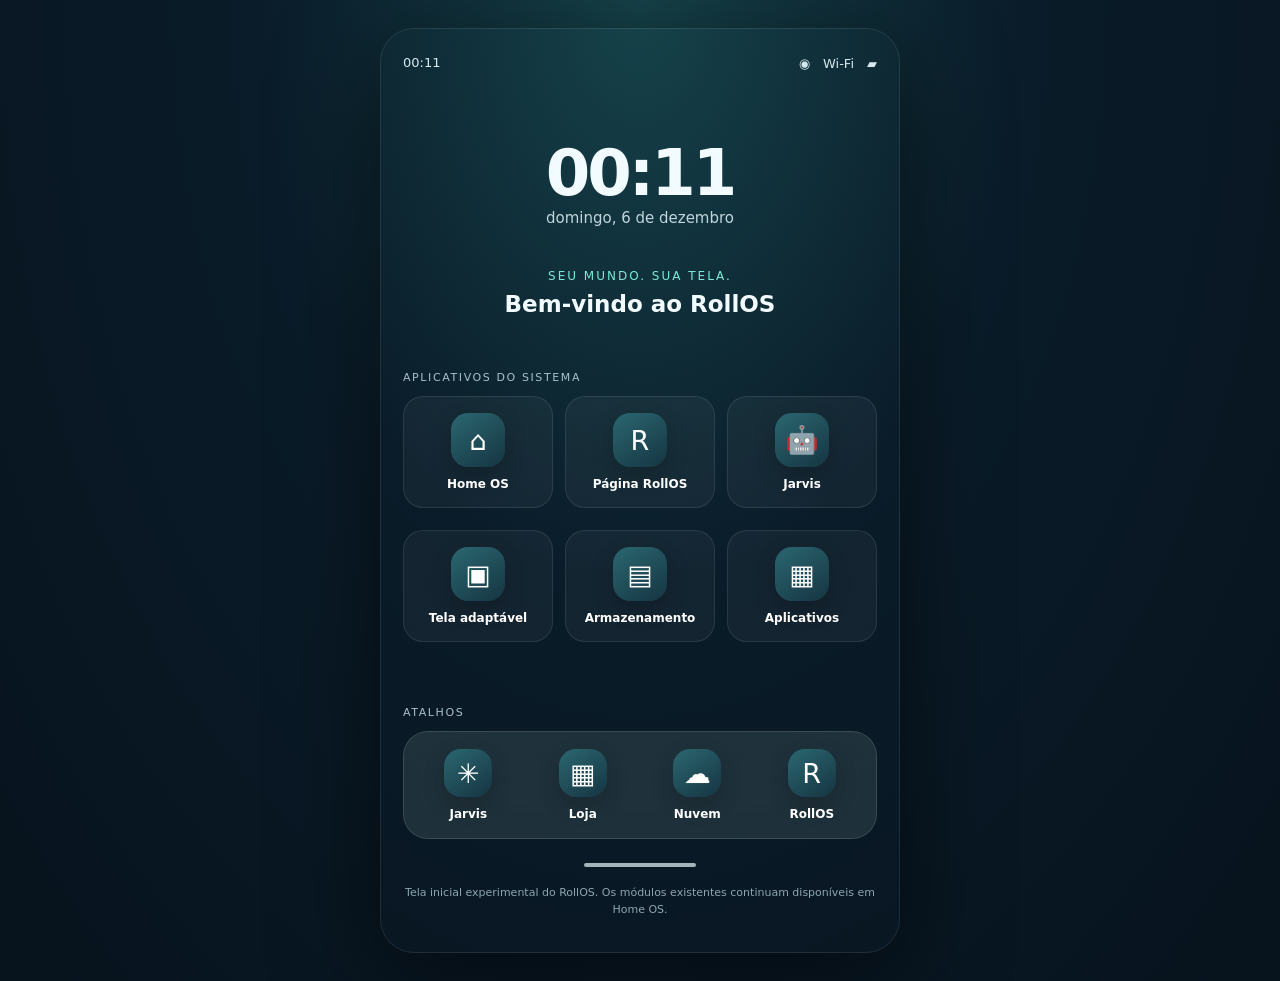
==== commit 9a512b10: "Define tela inicial móvel do RollOS" ====
--- a/index.html
+++ b/index.html
@@ -1,36 +1,19 @@
 <!doctype html>
-<html lang="pt-BR">
-<head>
-  <meta charset="utf-8"><meta name="viewport" content="width=device-width,initial-scale=1">
-  <meta name="theme-color" content="#090e1b"><meta name="description" content="RollOS — sistema experimental para dispositivos com tela enrolável e IA integrada">
-  <title>RollOS — Sistema que se expande</title><link rel="stylesheet" href="web/styles.css">
-</head>
-<body>
-  <div class="app-shell">
-    <aside class="sidebar">
-      <a class="brand" href="#"><span class="brand-mark">R</span><span>Roll<span class="mint">OS</span><small>EXPAND YOUR WORLD</small></span></a>
-      <div class="nav-label">SISTEMA</div>
-      <button class="nav active" data-target="home">⌂ <span>Visão geral</span></button>
-      <button class="nav" data-target="display">▣ <span>Tela adaptável</span></button>
-      <button class="nav" data-target="ai">✳ <span>Jarvis</span><i class="tag">BETA</i></button>
-      <button class="nav" data-target="storage">▤ <span>Armazenamento</span></button>
-      <button class="nav" data-target="apps">▦ <span>Aplicativos</span></button>
-      <div class="sidebar-bottom"><div class="device"><span class="pulse"></span><div><b>RollOS Preview</b><small>Ambiente de demonstração</small></div></div><small class="version">BUILD 0.2.0 • EXPERIMENTAL</small></div>
-    </aside>
-    <main class="main">
-      <header class="topbar"><div><span class="eyebrow">PROJETO ROLLIOS</span><h1 id="page-title">Visão geral</h1></div><div class="top-right"><span class="status"><i></i> Protótipo ativo</span><div class="avatar">R</div></div></header>
-      <section class="view active" id="home">
-        <div class="hero"><div class="hero-copy"><span class="eyebrow mint">A NOVA EXPERIÊNCIA MÓVEL</span><h2>Seu mundo.<br><span>Sem limites de tela.</span></h2><p>Um sistema operacional experimental que acompanha a expansão do seu dispositivo. Compacto no bolso. Imersivo quando você precisa.</p><button class="primary" data-open="display">Experimentar tela <b>↗</b></button></div><div class="phone-stage"><div class="glow"></div><div class="phone"><div class="screen"><div class="screen-top"><span>09:41</span><span>◉  ▰</span></div><div class="screen-logo">R</div><div class="screen-word">RollOS</div><div class="screen-caption">EXPAND YOUR WORLD</div><div class="screen-dots"><i></i><i></i><i></i></div></div></div><div class="orbit orbit-one"></div><div class="orbit orbit-two"></div></div></div>
-        <div class="section-heading"><div><span class="eyebrow">PAINEL DO SISTEMA</span><h3>Uma base. Muitas possibilidades.</h3></div><span class="muted">Dados ilustrativos do protótipo</span></div>
-        <div class="metrics"><article class="metric"><span>Estado da interface</span><b class="metric-value">Adaptável</b><small class="good">● Simulação disponível</small></article><article class="metric"><span>Camada de inteligência</span><b class="metric-value">Jarvis</b><small class="muted">NVIDIA NIM planejada</small></article><article class="metric"><span>Arquitetura</span><b class="metric-value">Modular</b><small class="muted">Base em desenvolvimento</small></article></div>
-        <div class="section-heading"><div><span class="eyebrow">MÓDULOS</span><h3>O ecossistema RollOS</h3></div></div>
-        <div class="module-grid"><button class="module" data-open="display"><span>▣</span><b>Roll Display</b><small>Interface que acompanha a tela</small><em>Explorar ↗</em></button><button class="module" data-open="ai"><span>✳</span><b>Jarvis</b><small>Assistente híbrido inteligente</small><em>Explorar ↗</em></button><button class="module" data-open="storage"><span>▤</span><b>Roll Storage</b><small>Arquivos e espaço organizado</small><em>Explorar ↗</em></button><button class="module" data-open="apps"><span>▦</span><b>Roll Store</b><small>Futuro catálogo de aplicativos</small><em>Explorar ↗</em></button></div>
-      </section>
-      <section class="view" id="display"><div class="intro"><span class="eyebrow mint">ROLL DISPLAY</span><h2>A tela cresce.<br><span>A experiência acompanha.</span></h2><p>Arraste o controle para simular a expansão do painel. Esta demonstração altera o layout virtual; não controla hardware físico.</p></div><div class="display-lab"><div class="lab-head"><div><b>Simulador de tela enrolável</b><small>Pré-visualização interativa</small></div><span class="live-pill">● AO VIVO</span></div><div class="device-wrap"><div class="demo-device" id="demo-device"><div class="demo-screen"><div class="demo-status"><span>09:41</span><span>◉  ▰</span></div><div class="demo-content"><div class="demo-greeting">Bom dia.</div><div class="demo-title">Tudo flui<br>com você.</div><div class="demo-widget"><span>JARVIS</span><b>Como posso ajudar?</b></div><div class="demo-apps"><i>✳</i><i>▤</i><i>▦</i><i>◉</i></div></div></div></div></div><div class="range-row"><label for="expansion">EXPANSÃO DA TELA</label><b id="expansion-value">38%</b></div><input id="expansion" type="range" min="38" max="100" value="38"><div class="range-labels"><span>Compacta</span><span>Expandida</span></div><div class="mode-note" id="mode-note">Modo compacto · interface de uma coluna</div></div></section>
-      <section class="view" id="ai"><div class="intro"><span class="eyebrow mint">ROLL AI</span><h2>Inteligência que<br><span>faz parte do sistema.</span></h2><p>Arquitetura planejada para combinar serviços locais com NVIDIA NIM na nuvem. A conexão real será ativada com configuração segura no backend.</p></div><div class="ai-panel"><div class="ai-head"><div class="ai-icon">✳</div><div><b>Jarvis — Assistente RollOS</b><small>Assistente inteligente · NVIDIA Nemotron</small></div><span class="tag">CONCEITO</span></div><div class="chat-area" id="chat-area"><div class="assistant-message">Olá! Eu sou o Jarvis, seu assistente do RollOS. Você pode conversar comigo digitando ou usando o microfone. A conexão segura com NVIDIA Nemotron é feita pelo servidor.</div></div><div class="voice-controls"><button type="button" id="voice-start" class="voice-button">🎙️ Falar com Jarvis</button><button type="button" id="voice-stop" class="voice-button secondary" disabled>Parar microfone</button><label class="voice-toggle"><input type="checkbox" id="voice-reply" checked> Responder em voz alta</label><span id="voice-status" aria-live="polite">Voz pronta quando o navegador oferecer suporte.</span></div><form id="chat-form"><input id="chat-input" placeholder="Digite uma mensagem para o Jarvis..." autocomplete="off"><button class="primary">Enviar ↗</button></form></div></section>
-      <section class="view" id="storage"><div class="intro"><span class="eyebrow mint">ROLL STORAGE</span><h2>Seus dados.<br><span>Organizados com inteligência.</span></h2><p>Painel conceitual de armazenamento. Os números abaixo são exemplos de interface, não leitura do disco do seu aparelho.</p></div><div class="storage-panel"><div class="storage-total"><div><small>ARMAZENAMENTO DE DEMONSTRAÇÃO</small><h3>128 <span>GB</span></h3><p>Capacidade ilustrativa</p></div><div class="storage-ring"><b>64%</b></div></div><div class="storage-bar"><i></i></div><div class="storage-legend"><span><i class="used"></i> Sistema <b>18 GB</b></span><span><i class="apps-used"></i> Aplicativos <b>34 GB</b></span><span><i class="free"></i> Livre <b>76 GB</b></span></div></div><div class="notice">ⓘ O gerenciamento real de partições, cache e arquivos será implementado na camada nativa do RollOS.</div></section>
-      <section class="view" id="apps"><div class="intro"><span class="eyebrow mint">ROLL STORE</span><h2>Um ecossistema<br><span>feito para se expandir.</span></h2><p>Catálogo conceitual para aplicativos nativos, web apps e, futuramente, compatibilidade opcional com Android.</p></div><div class="module-grid app-grid"><article class="module"><span>◉</span><b>Navegador</b><small>Web com interface adaptável</small><em>Planejado</em></article><article class="module"><span>♫</span><b>Mídia</b><small>Áudio e vídeo</small><em>Planejado</em></article><article class="module"><span>⌁</span><b>Jogos</b><small>Experiências em tela ampla</small><em>Planejado</em></article><article class="module"><span>✳</span><b>Assistente</b><small>IA integrada ao sistema</small><em>Em protótipo</em></article></div></section>
-      <footer>RollOS © 2026 <span>UM SISTEMA QUE SE EXPANDE COM VOCÊ</span></footer>
-    </main>
-  </div><script src="web/app.js"></script>
-</body></html>+<html lang="pt-BR"><head><meta charset="utf-8"><meta name="viewport" content="width=device-width,initial-scale=1,viewport-fit=cover"><meta name="theme-color" content="#07131d"><meta name="description" content="Tela inicial do RollOS"><title>RollOS — Início</title><style>
+:root{color-scheme:dark;--bg:#07131d;--panel:#102532;--mint:#79ead5;--muted:#a4b7c4;--line:#284553}*{box-sizing:border-box}body{margin:0;min-height:100vh;background:radial-gradient(ellipse at 50% 0,#16434b 0,#0a1c29 42%,#07131d 100%);color:#f2fbff;font-family:system-ui,-apple-system,Segoe UI,sans-serif}.phone-home{max-width:520px;min-height:100vh;margin:auto;padding:26px 22px 34px;display:flex;flex-direction:column}.status{display:flex;justify-content:space-between;font-size:13px;color:#d5e8ed}.clock{text-align:center;margin:58px 0 42px}.clock strong{display:block;font-size:64px;line-height:1.1;letter-spacing:-3px}.clock span{color:#c0d5dc;font-size:15px}.welcome{font-size:12px;letter-spacing:2px;color:var(--mint);text-align:center}.launcher-title{text-align:center;font-size:23px;margin:8px 0 24px}.app-grid{display:grid;grid-template-columns:repeat(3,1fr);gap:22px 12px}.app{border:1px solid #ffffff18;background:#ffffff0b;border-radius:20px;min-height:112px;color:white;text-decoration:none;display:flex;flex-direction:column;align-items:center;justify-content:center;gap:10px;padding:12px 5px;transition:.18s}.app:active,.app:hover{background:#ffffff19;transform:scale(.97)}.app-icon{width:54px;height:54px;border-radius:17px;display:grid;place-items:center;background:linear-gradient(145deg,#2b6770,#153542);font-size:27px;box-shadow:0 8px 22px #0003}.app b{font-size:12px;font-weight:600}.section{margin:30px 0 12px;color:#a9c1cb;font-size:11px;letter-spacing:1.6px}.dock{margin-top:auto;padding-top:34px}.dock-items{display:grid;grid-template-columns:repeat(4,1fr);gap:12px;padding:13px;background:#d8f7f21b;border:1px solid #ffffff20;border-radius:25px;backdrop-filter:blur(18px)}.dock .app{min-height:75px;border:0;background:transparent;padding:4px}.dock .app-icon{width:48px;height:48px}.home-indicator{width:112px;height:4px;background:#d8e8eb;border-radius:9px;margin:24px auto 0;opacity:.75}.hint{text-align:center;color:#8ca6b2;font-size:11px;margin:18px 0 0;line-height:1.5}@media(min-width:700px){.phone-home{min-height:900px;max-height:1000px;border:1px solid #ffffff18;border-radius:34px;margin:28px auto;box-shadow:0 25px 100px #0008}.clock{margin-top:65px}}
+</style></head>
+<body><main class="phone-home"><div class="status"><span id="status-time">--:--</span><span>◉　Wi-Fi　▰</span></div><header class="clock"><strong id="clock">--:--</strong><span id="date"></span></header><div class="welcome">SEU MUNDO. SUA TELA.</div><h1 class="launcher-title">Bem-vindo ao RollOS</h1>
+<div class="section">APLICATIVOS DO SISTEMA</div><nav class="app-grid" aria-label="Aplicativos">
+<a class="app" href="/home-os.html"><span class="app-icon">⌂</span><b>Home OS</b></a>
+<a class="app" href="/rollos.html"><span class="app-icon">R</span><b>Página RollOS</b></a>
+<a class="app" href="/home-os.html#ai"><span class="app-icon">🤖</span><b>Jarvis</b></a>
+<a class="app" href="/home-os.html#display"><span class="app-icon">▣</span><b>Tela adaptável</b></a>
+<a class="app" href="/home-os.html#storage"><span class="app-icon">▤</span><b>Armazenamento</b></a>
+<a class="app" href="/home-os.html#apps"><span class="app-icon">▦</span><b>Aplicativos</b></a>
+</nav><div class="dock"><div class="section">ATALHOS</div><div class="dock-items">
+<a class="app" href="/home-os.html#ai"><span class="app-icon">✳</span><b>Jarvis</b></a>
+<a class="app" href="/home-os.html#apps"><span class="app-icon">▦</span><b>Loja</b></a>
+<a class="app" href="/home-os.html#storage"><span class="app-icon">☁</span><b>Nuvem</b></a>
+<a class="app" href="/rollos.html"><span class="app-icon">R</span><b>RollOS</b></a>
+</div><div class="home-indicator"></div><p class="hint">Tela inicial experimental do RollOS. Os módulos existentes continuam disponíveis em Home OS.</p></div></main>
+<script>function updateClock(){const d=new Date();const time=d.toLocaleTimeString('pt-BR',{hour:'2-digit',minute:'2-digit'});document.getElementById('clock').textContent=time;document.getElementById('status-time').textContent=time;document.getElementById('date').textContent=d.toLocaleDateString('pt-BR',{weekday:'long',day:'numeric',month:'long'});}updateClock();setInterval(updateClock,15000);</script></body></html>
